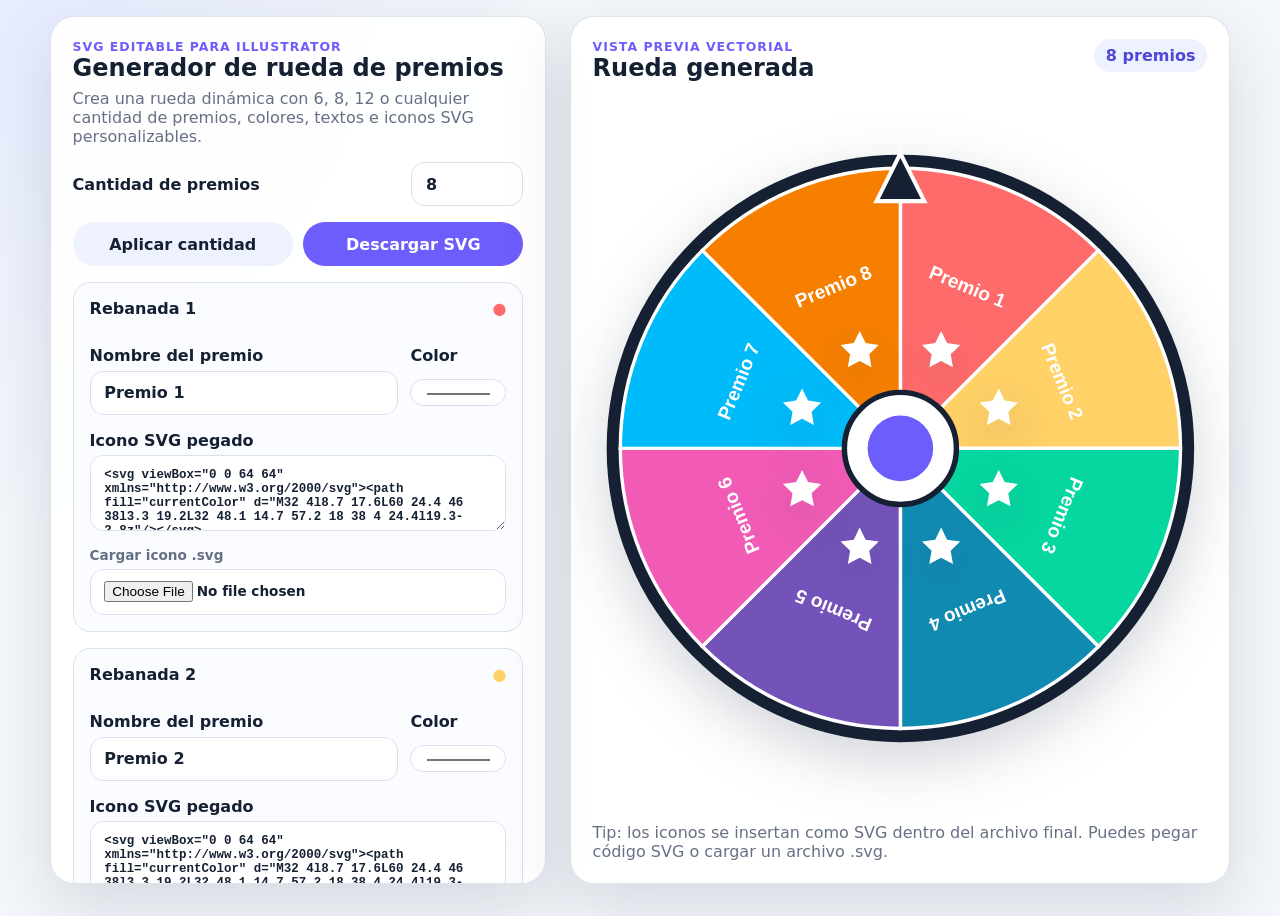
==== index.html @ bfe854aa "Add dynamic SVG prize wheel generator" ====
<!doctype html>
<html lang="es">
<head>
  <meta charset="utf-8" />
  <meta name="viewport" content="width=device-width, initial-scale=1" />
  <title>Generador de Spinning Wheel SVG</title>
  <link rel="stylesheet" href="styles.css" />
</head>
<body>
  <main class="app-shell">
    <section class="panel controls" aria-labelledby="controls-title">
      <div class="header-block">
        <p class="eyebrow">SVG editable para Illustrator</p>
        <h1 id="controls-title">Generador de rueda de premios</h1>
        <p>Crea una rueda dinámica con 6, 8, 12 o cualquier cantidad de premios, colores, textos e iconos SVG personalizables.</p>
      </div>

      <label class="field inline-field">
        <span>Cantidad de premios</span>
        <input id="prize-count" type="number" min="1" max="24" value="8" />
      </label>

      <div class="actions compact">
        <button id="apply-count" type="button">Aplicar cantidad</button>
        <button id="download-svg" type="button" class="primary">Descargar SVG</button>
      </div>

      <div id="prize-editor" class="prize-editor" aria-live="polite"></div>
    </section>

    <section class="panel preview" aria-labelledby="preview-title">
      <div class="preview-header">
        <div>
          <p class="eyebrow">Vista previa vectorial</p>
          <h2 id="preview-title">Rueda generada</h2>
        </div>
        <span id="segment-count-label" class="pill">8 premios</span>
      </div>
      <div id="wheel-preview" class="wheel-preview"></div>
      <p class="hint">Tip: los iconos se insertan como SVG dentro del archivo final. Puedes pegar código SVG o cargar un archivo .svg.</p>
    </section>
  </main>

  <script src="script.js"></script>
</body>
</html>
---- styles.css ----
:root {
  color-scheme: light;
  font-family: Inter, ui-sans-serif, system-ui, -apple-system, BlinkMacSystemFont, "Segoe UI", sans-serif;
  --bg: #f4f7fb;
  --panel: #ffffff;
  --ink: #152033;
  --muted: #667085;
  --brand: #6d5dfc;
  --brand-dark: #5146d8;
  --border: #d9e0ec;
  --shadow: 0 24px 70px rgba(27, 39, 63, 0.14);
}

* { box-sizing: border-box; }

body {
  margin: 0;
  min-height: 100vh;
  color: var(--ink);
  background: radial-gradient(circle at top left, #e7edff, transparent 34rem), var(--bg);
}

button, input, textarea { font: inherit; }
button {
  border: 0;
  border-radius: 999px;
  padding: 0.78rem 1.15rem;
  color: var(--ink);
  background: #eef2ff;
  cursor: pointer;
  font-weight: 700;
  transition: transform 160ms ease, background 160ms ease;
}
button:hover { transform: translateY(-1px); background: #dfe5ff; }
button.primary { color: #fff; background: var(--brand); }
button.primary:hover { background: var(--brand-dark); }

.app-shell {
  display: grid;
  grid-template-columns: minmax(22rem, 31rem) minmax(22rem, 1fr);
  gap: 1.5rem;
  width: min(1180px, calc(100% - 2rem));
  margin: 1rem auto;
}

.panel {
  background: rgba(255,255,255,0.92);
  border: 1px solid rgba(217, 224, 236, 0.9);
  border-radius: 1.5rem;
  box-shadow: var(--shadow);
  padding: 1.35rem;
}

.controls { max-height: calc(100vh - 2rem); overflow: auto; }
.header-block h1, .preview-header h2 { margin: 0.15rem 0 0.5rem; line-height: 1.05; }
.header-block p:not(.eyebrow), .hint { color: var(--muted); margin: 0; }
.eyebrow { color: var(--brand); font-size: 0.78rem; font-weight: 800; letter-spacing: 0.08em; margin: 0; text-transform: uppercase; }

.field { display: grid; gap: 0.35rem; font-weight: 700; margin-top: 1rem; }
.inline-field { grid-template-columns: 1fr 7rem; align-items: center; }
input, textarea {
  width: 100%;
  border: 1px solid var(--border);
  border-radius: 0.85rem;
  padding: 0.72rem 0.85rem;
  background: #fff;
  color: var(--ink);
}
textarea { min-height: 4.75rem; resize: vertical; font-family: ui-monospace, SFMono-Regular, Menlo, monospace; font-size: 0.78rem; }
.actions { display: flex; gap: 0.65rem; flex-wrap: wrap; margin-top: 1rem; }
.compact button { flex: 1; }

.prize-card {
  border: 1px solid var(--border);
  border-radius: 1.1rem;
  padding: 1rem;
  margin-top: 1rem;
  background: #fbfcff;
}
.prize-card h3 { display: flex; justify-content: space-between; margin: 0 0 0.75rem; font-size: 1rem; }
.prize-grid { display: grid; grid-template-columns: 1fr 6rem; gap: 0.75rem; }
.file-field { color: var(--muted); font-size: 0.85rem; }

.preview { display: flex; flex-direction: column; min-height: calc(100vh - 2rem); }
.preview-header { display: flex; justify-content: space-between; align-items: start; gap: 1rem; }
.pill { background: #eef2ff; border-radius: 999px; color: var(--brand-dark); font-weight: 800; padding: 0.45rem 0.75rem; white-space: nowrap; }
.wheel-preview { display: grid; place-items: center; flex: 1; min-height: 34rem; }
.wheel-preview svg { width: min(100%, 42rem); height: auto; filter: drop-shadow(0 20px 30px rgba(33, 43, 72, 0.2)); }
.hint { margin-top: 1rem; }

@media (max-width: 880px) {
  .app-shell { grid-template-columns: 1fr; }
  .controls { max-height: none; }
  .preview { min-height: auto; }
}
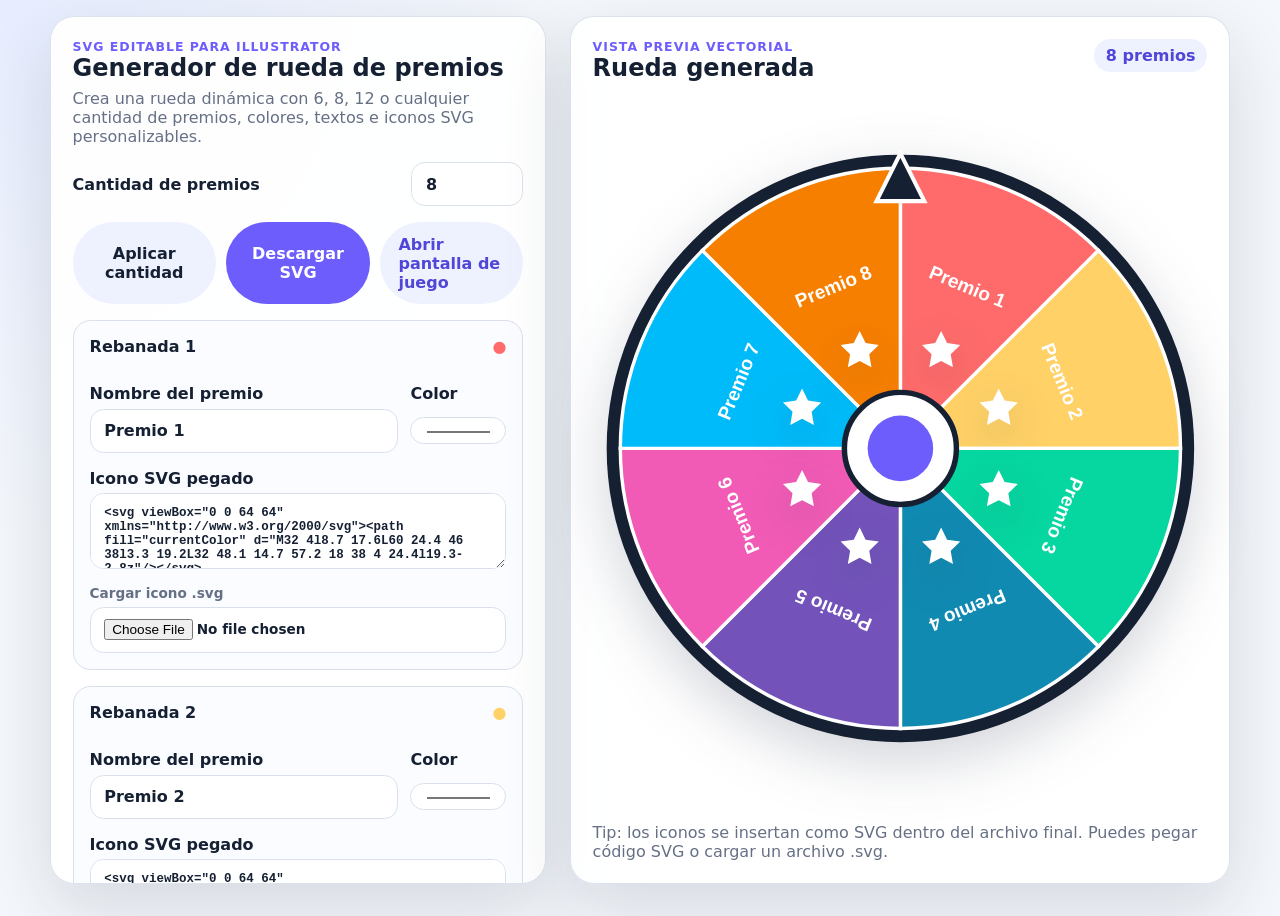
==== commit 06f8d1b3: "Add separate prize wheel play screen" ====
--- a/index.html
+++ b/index.html
@@ -23,6 +23,7 @@
       <div class="actions compact">
         <button id="apply-count" type="button">Aplicar cantidad</button>
         <button id="download-svg" type="button" class="primary">Descargar SVG</button>
+        <a href="play.html" class="button-link">Abrir pantalla de juego</a>
       </div>
 
       <div id="prize-editor" class="prize-editor" aria-live="polite"></div>
--- a/styles.css
+++ b/styles.css
@@ -93,3 +93,91 @@
   .controls { max-height: none; }
   .preview { min-height: auto; }
 }
+
+.button-link, .config-link {
+  display: inline-flex;
+  align-items: center;
+  justify-content: center;
+  border-radius: 999px;
+  padding: 0.78rem 1.15rem;
+  color: var(--brand-dark);
+  background: #eef2ff;
+  font-weight: 800;
+  text-decoration: none;
+}
+.button-link { flex: 1; }
+
+.play-body {
+  display: grid;
+  place-items: center;
+  overflow-x: hidden;
+  background: radial-gradient(circle at 50% 0%, #e9e7ff, transparent 32rem), linear-gradient(135deg, #111827, #26324a);
+}
+
+.play-screen {
+  width: min(980px, calc(100% - 2rem));
+  min-height: 100vh;
+  display: grid;
+  place-items: center;
+  padding: 1rem 0;
+}
+
+.play-card {
+  width: 100%;
+  text-align: center;
+  color: #fff;
+}
+
+.play-card h1 {
+  margin: 0.2rem 0 1rem;
+  font-size: clamp(2rem, 5vw, 4rem);
+  line-height: 1;
+}
+
+.game-stage {
+  position: relative;
+  display: grid;
+  place-items: center;
+  width: min(80vh, 90vw, 720px);
+  margin: 0 auto 1.25rem;
+}
+
+.play-wheel {
+  width: 100%;
+  aspect-ratio: 1;
+  transition: transform 4.2s cubic-bezier(0.12, 0.74, 0.12, 1);
+  filter: drop-shadow(0 30px 45px rgba(0, 0, 0, 0.35));
+}
+
+.play-wheel svg { width: 100%; height: auto; display: block; }
+
+.game-pointer {
+  position: absolute;
+  top: -0.4rem;
+  z-index: 2;
+  width: 0;
+  height: 0;
+  border-left: 2rem solid transparent;
+  border-right: 2rem solid transparent;
+  border-top: 4.3rem solid #ffffff;
+  filter: drop-shadow(0 8px 12px rgba(0,0,0,0.35));
+}
+
+.spin-button {
+  min-width: min(20rem, 90vw);
+  font-size: 1.2rem;
+  box-shadow: 0 16px 35px rgba(109, 93, 252, 0.35);
+}
+.spin-button:disabled { opacity: 0.65; cursor: wait; transform: none; }
+.config-link { margin-top: 0.9rem; }
+
+.winner-dialog {
+  border: 0;
+  border-radius: 1.5rem;
+  padding: 0;
+  width: min(28rem, calc(100% - 2rem));
+  box-shadow: 0 30px 80px rgba(0,0,0,0.4);
+}
+.winner-dialog::backdrop { background: rgba(9, 14, 27, 0.72); backdrop-filter: blur(6px); }
+.winner-content { padding: 2rem; text-align: center; }
+.winner-content h2 { margin: 0.5rem 0 1.5rem; font-size: clamp(2rem, 8vw, 3.25rem); }
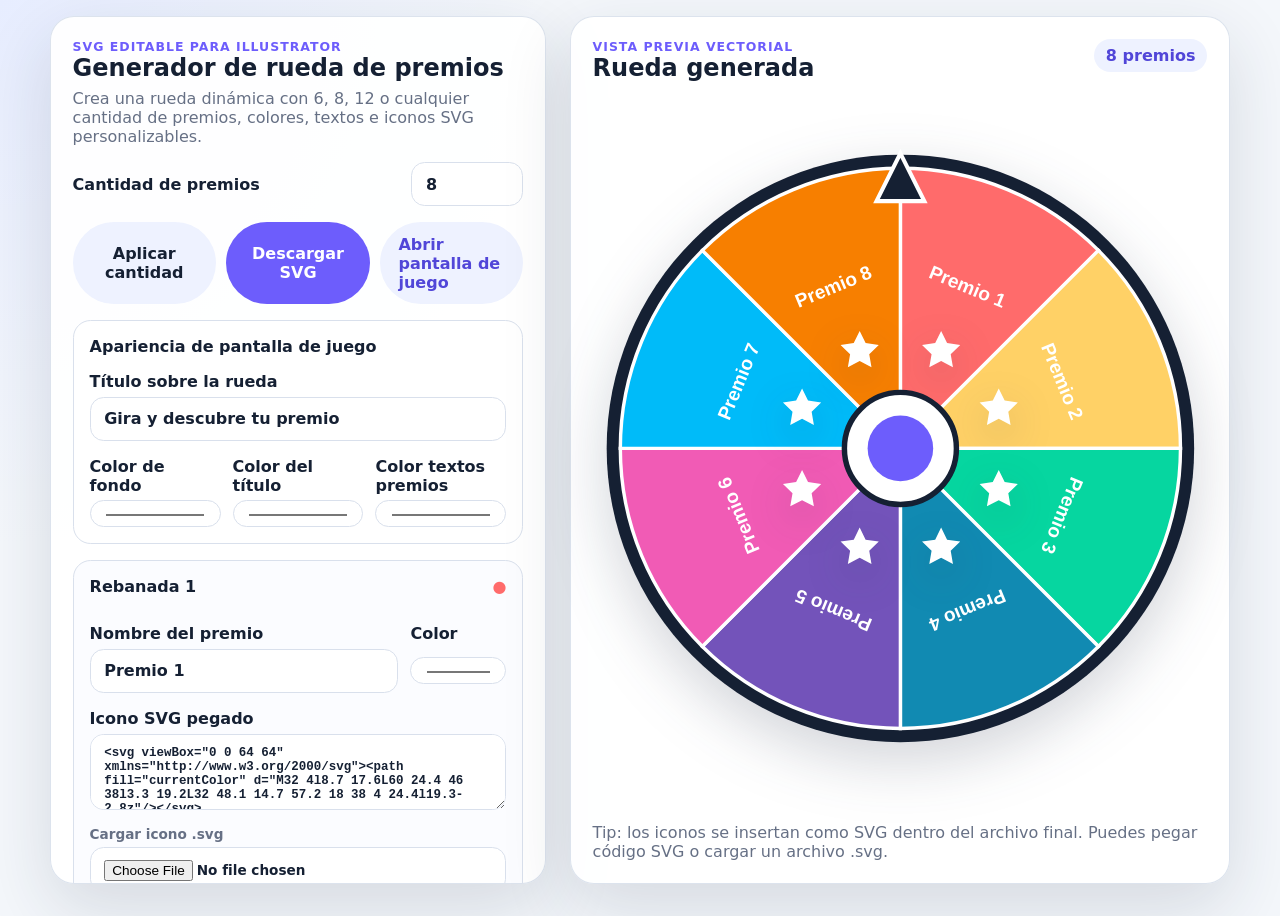
==== commit 05ae68e8: "Add game screen appearance settings" ====
--- a/index.html
+++ b/index.html
@@ -26,6 +26,29 @@
         <a href="play.html" class="button-link">Abrir pantalla de juego</a>
       </div>
 
+
+      <section class="settings-card" aria-labelledby="appearance-title">
+        <h2 id="appearance-title">Apariencia de pantalla de juego</h2>
+        <label class="field">
+          <span>Título sobre la rueda</span>
+          <input id="game-title-input" type="text" />
+        </label>
+        <div class="appearance-grid">
+          <label class="field">
+            <span>Color de fondo</span>
+            <input id="background-color-input" type="color" />
+          </label>
+          <label class="field">
+            <span>Color del título</span>
+            <input id="title-color-input" type="color" />
+          </label>
+          <label class="field">
+            <span>Color textos premios</span>
+            <input id="prize-text-color-input" type="color" />
+          </label>
+        </div>
+      </section>
+
       <div id="prize-editor" class="prize-editor" aria-live="polite"></div>
     </section>
 
--- a/styles.css
+++ b/styles.css
@@ -181,3 +181,43 @@
 .winner-dialog::backdrop { background: rgba(9, 14, 27, 0.72); backdrop-filter: blur(6px); }
 .winner-content { padding: 2rem; text-align: center; }
 .winner-content h2 { margin: 0.5rem 0 1.5rem; font-size: clamp(2rem, 8vw, 3.25rem); }
+
+.settings-card {
+  border: 1px solid var(--border);
+  border-radius: 1.1rem;
+  padding: 1rem;
+  margin-top: 1rem;
+  background: #ffffff;
+}
+.settings-card h2 {
+  margin: 0 0 0.35rem;
+  font-size: 1rem;
+}
+.appearance-grid {
+  display: grid;
+  grid-template-columns: repeat(3, minmax(0, 1fr));
+  gap: 0.75rem;
+}
+
+.gear-link {
+  position: fixed;
+  top: 1rem;
+  right: 1rem;
+  z-index: 10;
+  display: grid;
+  place-items: center;
+  width: 2.85rem;
+  height: 2.85rem;
+  border-radius: 999px;
+  color: #152033;
+  background: rgba(255, 255, 255, 0.92);
+  box-shadow: 0 12px 30px rgba(0, 0, 0, 0.22);
+  font-size: 1.35rem;
+  text-decoration: none;
+  transition: transform 160ms ease, background 160ms ease;
+}
+.gear-link:hover { transform: rotate(24deg) scale(1.04); background: #ffffff; }
+
+@media (max-width: 620px) {
+  .appearance-grid { grid-template-columns: 1fr; }
+}
